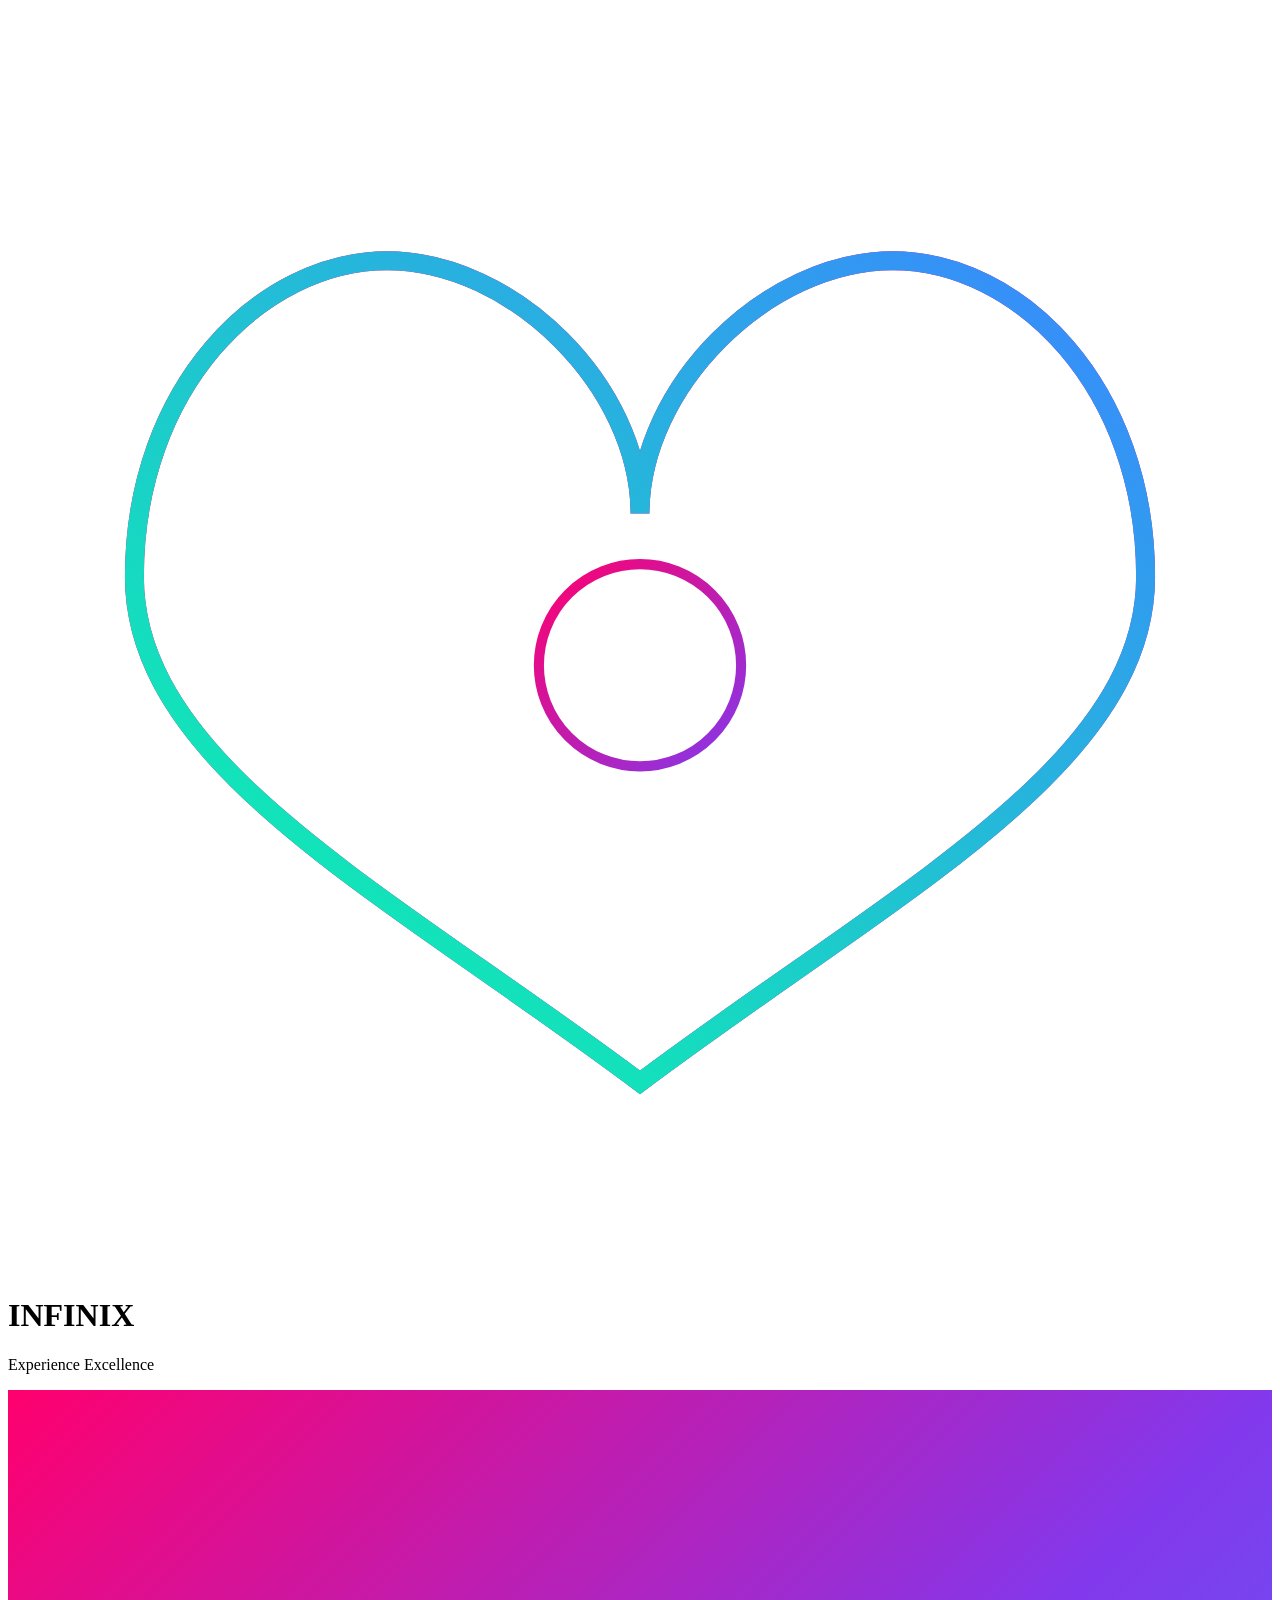
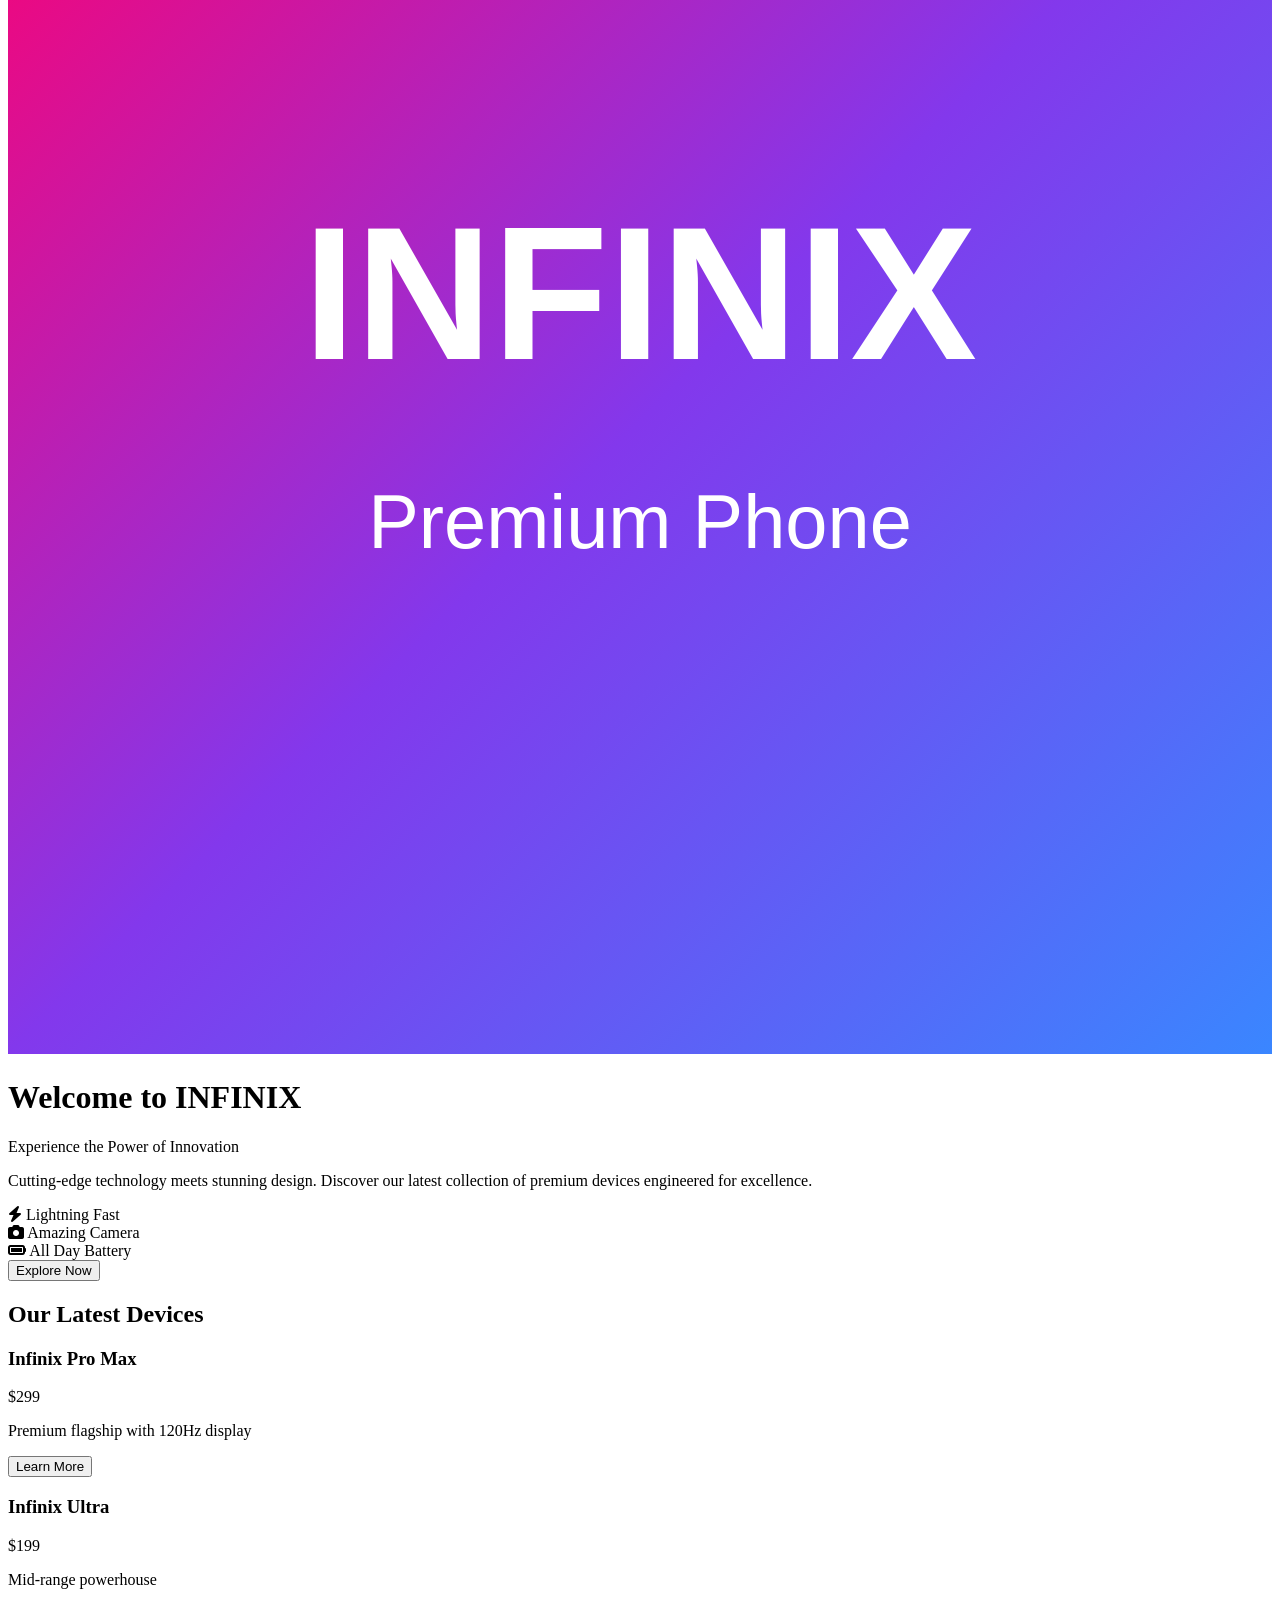
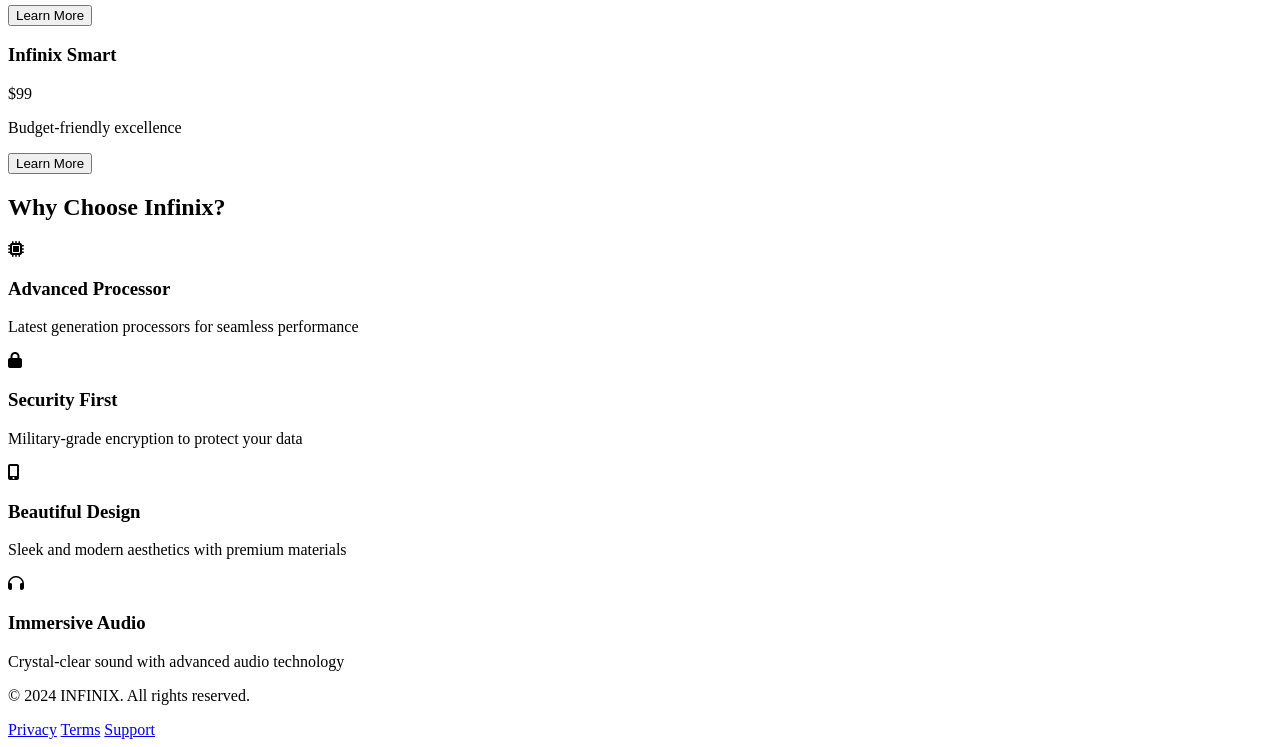
==== index.html @ 1c41cbae "Replace with beautiful Infinix loop heart animation website" ====
<!DOCTYPE html>
<html lang="en">
<head>
    <meta charset="UTF-8">
    <meta name="viewport" content="width=device-width, initial-scale=1.0">
    <title>Infinix - Premium Experience</title>
    <link rel="stylesheet" href="styles.css">
    <link rel="stylesheet" href="https://cdnjs.cloudflare.com/ajax/libs/font-awesome/6.4.0/css/all.min.css">
</head>
<body>
    <!-- Loading Screen with Infinix Heart Loop -->
    <div class="loading-screen" id="loadingScreen">
        <div class="container-loader">
            <div class="infinix-heart">
                <svg viewBox="0 0 100 100" xmlns="http://www.w3.org/2000/svg">
                    <!-- Left heart loop -->
                    <g class="heart-left">
                        <path d="M 50 85 C 30 70 10 60 10 45 C 10 30 20 20 30 20 C 40 20 50 30 50 40 C 50 30 60 20 70 20 C 80 20 90 30 90 45 C 90 60 70 70 50 85 Z" 
                              fill="none" stroke="url(#gradient1)" stroke-width="1.5"/>
                    </g>
                    <!-- Right heart loop -->
                    <g class="heart-right">
                        <path d="M 50 85 C 30 70 10 60 10 45 C 10 30 20 20 30 20 C 40 20 50 30 50 40 C 50 30 60 20 70 20 C 80 20 90 30 90 45 C 90 60 70 70 50 85 Z" 
                              fill="none" stroke="url(#gradient2)" stroke-width="1.5"/>
                    </g>
                    <!-- Center glow -->
                    <circle cx="50" cy="52" r="8" fill="none" stroke="url(#gradient1)" stroke-width="0.8" class="center-glow"/>
                    
                    <!-- Gradients -->
                    <defs>
                        <linearGradient id="gradient1" x1="0%" y1="0%" x2="100%" y2="100%">
                            <stop offset="0%" style="stop-color:#ff006e;stop-opacity:1" />
                            <stop offset="100%" style="stop-color:#8338ec;stop-opacity:1" />
                        </linearGradient>
                        <linearGradient id="gradient2" x1="100%" y1="0%" x2="0%" y2="100%">
                            <stop offset="0%" style="stop-color:#3a86ff;stop-opacity:1" />
                            <stop offset="100%" style="stop-color:#06ffa5;stop-opacity:1" />
                        </linearGradient>
                    </defs>
                </svg>
            </div>
            
            <!-- Floating particles -->
            <div class="particles">
                <span class="particle"></span>
                <span class="particle"></span>
                <span class="particle"></span>
                <span class="particle"></span>
                <span class="particle"></span>
            </div>

            <!-- Loading text -->
            <div class="loading-text">
                <h1 class="brand">INFINIX</h1>
                <p class="tagline">Experience Excellence</p>
                <div class="loader-dots">
                    <span></span>
                    <span></span>
                    <span></span>
                </div>
            </div>
        </div>
    </div>

    <!-- Showcase Image Section -->
    <div class="showcase-section" id="showcaseSection">
        <div class="showcase-content">
            <div class="showcase-image">
                <img id="mainShowcase" src="data:image/svg+xml,%3Csvg xmlns='http://www.w3.org/2000/svg' viewBox='0 0 400 400'%3E%3Cdefs%3E%3ClinearGradient id='grad1' x1='0%25' y1='0%25' x2='100%25' y2='100%25'%3E%3Cstop offset='0%25' style='stop-color:%23ff006e;stop-opacity:1' /%3E%3Cstop offset='50%25' style='stop-color:%238338ec;stop-opacity:1' /%3E%3Cstop offset='100%25' style='stop-color:%233a86ff;stop-opacity:1' /%3E%3C/linearGradient%3E%3C/defs%3E%3Crect width='400' height='400' fill='url(%23grad1)'/%3E%3Ctext x='200' y='180' font-size='60' font-weight='bold' fill='white' text-anchor='middle' font-family='Arial'%3EINFINIX%3C/text%3E%3Ctext x='200' y='240' font-size='24' fill='white' text-anchor='middle' font-family='Arial'%3EPremium Phone%3C/text%3E%3C/svg%3E" alt="Infinix Showcase">
            </div>
            <div class="showcase-text">
                <h1 class="showcase-title">Welcome to INFINIX</h1>
                <p class="showcase-subtitle">Experience the Power of Innovation</p>
                <p class="showcase-description">Cutting-edge technology meets stunning design. Discover our latest collection of premium devices engineered for excellence.</p>
                <div class="showcase-features">
                    <div class="feature-item">
                        <i class="fas fa-bolt"></i>
                        <span>Lightning Fast</span>
                    </div>
                    <div class="feature-item">
                        <i class="fas fa-camera"></i>
                        <span>Amazing Camera</span>
                    </div>
                    <div class="feature-item">
                        <i class="fas fa-battery-full"></i>
                        <span>All Day Battery</span>
                    </div>
                </div>
                <button class="cta-btn">Explore Now</button>
            </div>
        </div>
    </div>

    <!-- Products Section -->
    <section class="products-section">
        <div class="container">
            <h2 class="section-title">Our Latest Devices</h2>
            <div class="products-grid">
                <div class="product-card">
                    <div class="product-image product-1"></div>
                    <h3>Infinix Pro Max</h3>
                    <p class="product-price">$299</p>
                    <p class="product-desc">Premium flagship with 120Hz display</p>
                    <button class="product-btn">Learn More</button>
                </div>
                <div class="product-card">
                    <div class="product-image product-2"></div>
                    <h3>Infinix Ultra</h3>
                    <p class="product-price">$199</p>
                    <p class="product-desc">Mid-range powerhouse</p>
                    <button class="product-btn">Learn More</button>
                </div>
                <div class="product-card">
                    <div class="product-image product-3"></div>
                    <h3>Infinix Smart</h3>
                    <p class="product-price">$99</p>
                    <p class="product-desc">Budget-friendly excellence</p>
                    <button class="product-btn">Learn More</button>
                </div>
            </div>
        </div>
    </section>

    <!-- Features Section -->
    <section class="features-section">
        <div class="container">
            <h2 class="section-title">Why Choose Infinix?</h2>
            <div class="features-grid">
                <div class="feature-card">
                    <div class="feature-icon">
                        <i class="fas fa-microchip"></i>
                    </div>
                    <h3>Advanced Processor</h3>
                    <p>Latest generation processors for seamless performance</p>
                </div>
                <div class="feature-card">
                    <div class="feature-icon">
                        <i class="fas fa-lock"></i>
                    </div>
                    <h3>Security First</h3>
                    <p>Military-grade encryption to protect your data</p>
                </div>
                <div class="feature-card">
                    <div class="feature-icon">
                        <i class="fas fa-mobile-alt"></i>
                    </div>
                    <h3>Beautiful Design</h3>
                    <p>Sleek and modern aesthetics with premium materials</p>
                </div>
                <div class="feature-card">
                    <div class="feature-icon">
                        <i class="fas fa-headphones"></i>
                    </div>
                    <h3>Immersive Audio</h3>
                    <p>Crystal-clear sound with advanced audio technology</p>
                </div>
            </div>
        </div>
    </section>

    <!-- Footer -->
    <footer class="footer">
        <div class="container">
            <p>&copy; 2024 INFINIX. All rights reserved.</p>
            <div class="footer-links">
                <a href="#">Privacy</a>
                <a href="#">Terms</a>
                <a href="#">Support</a>
            </div>
        </div>
    </footer>

    <script src="script.js"></script>
</body>
</html>
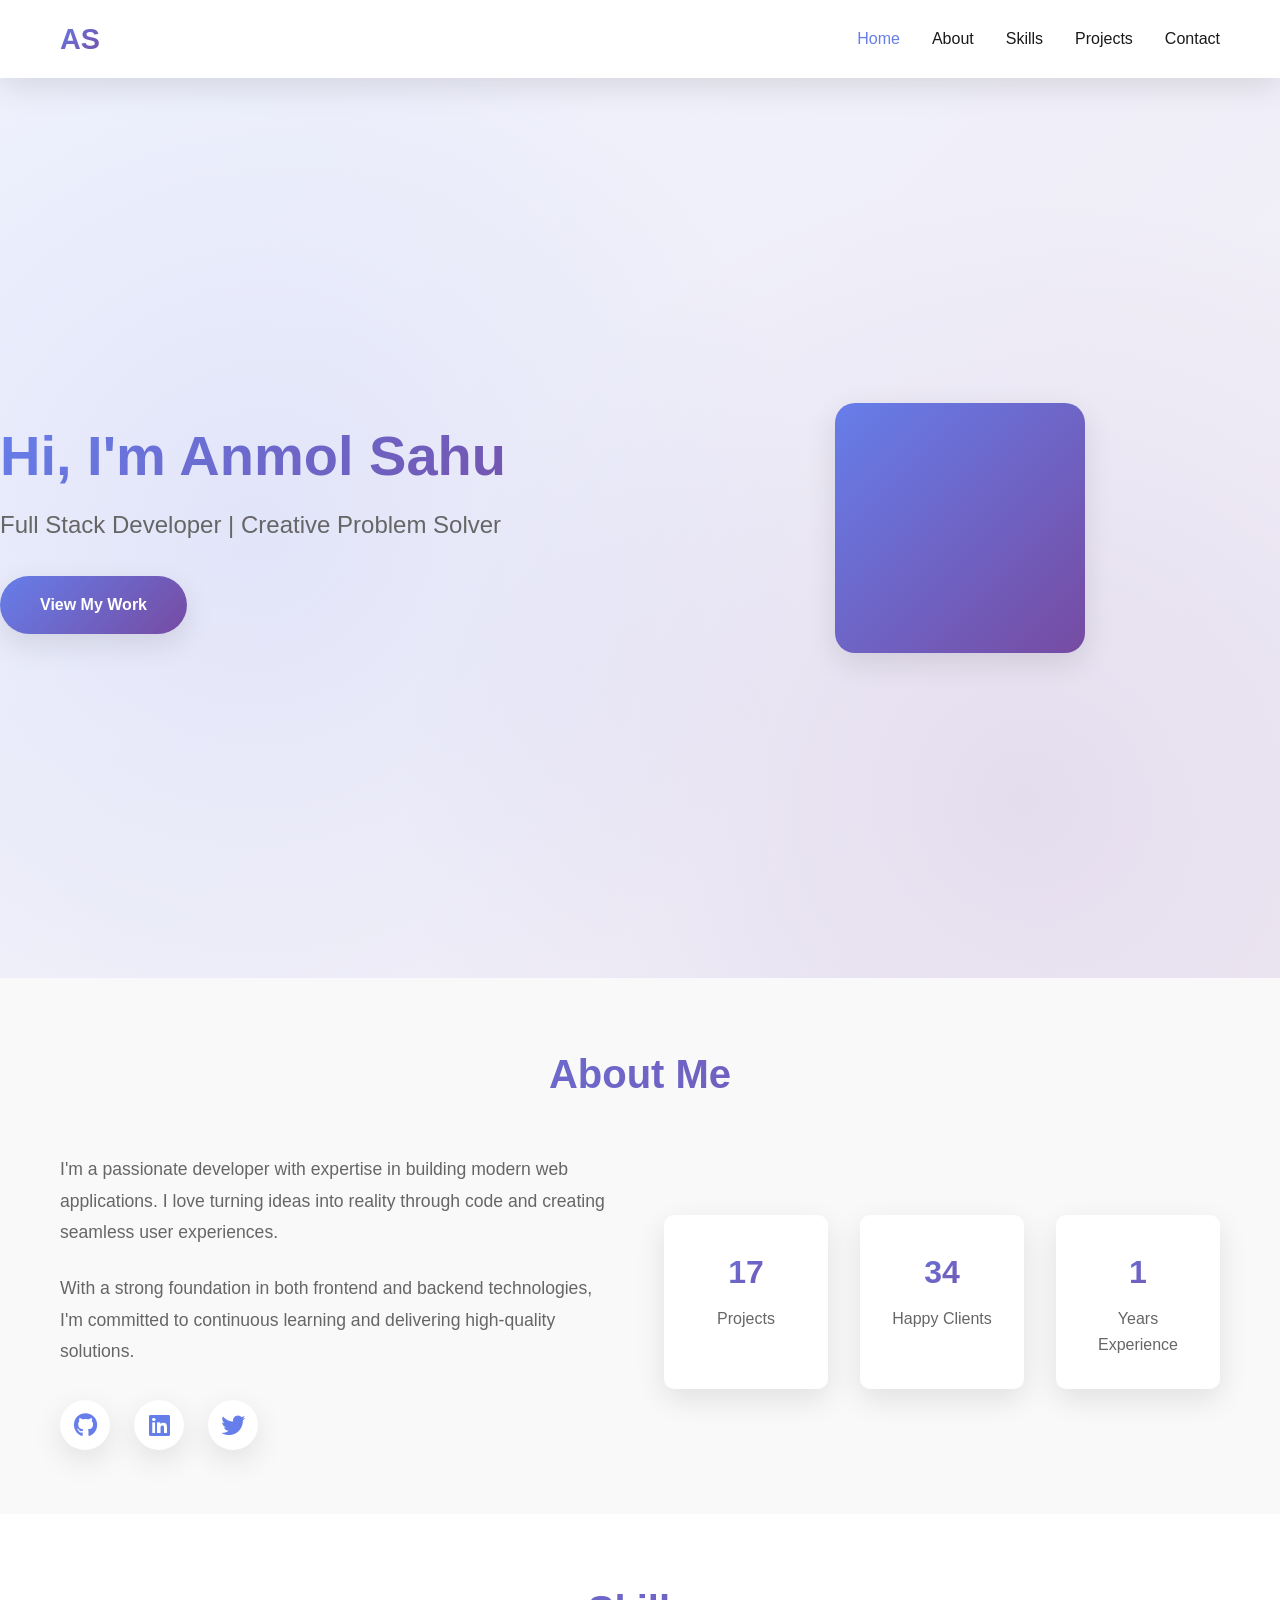
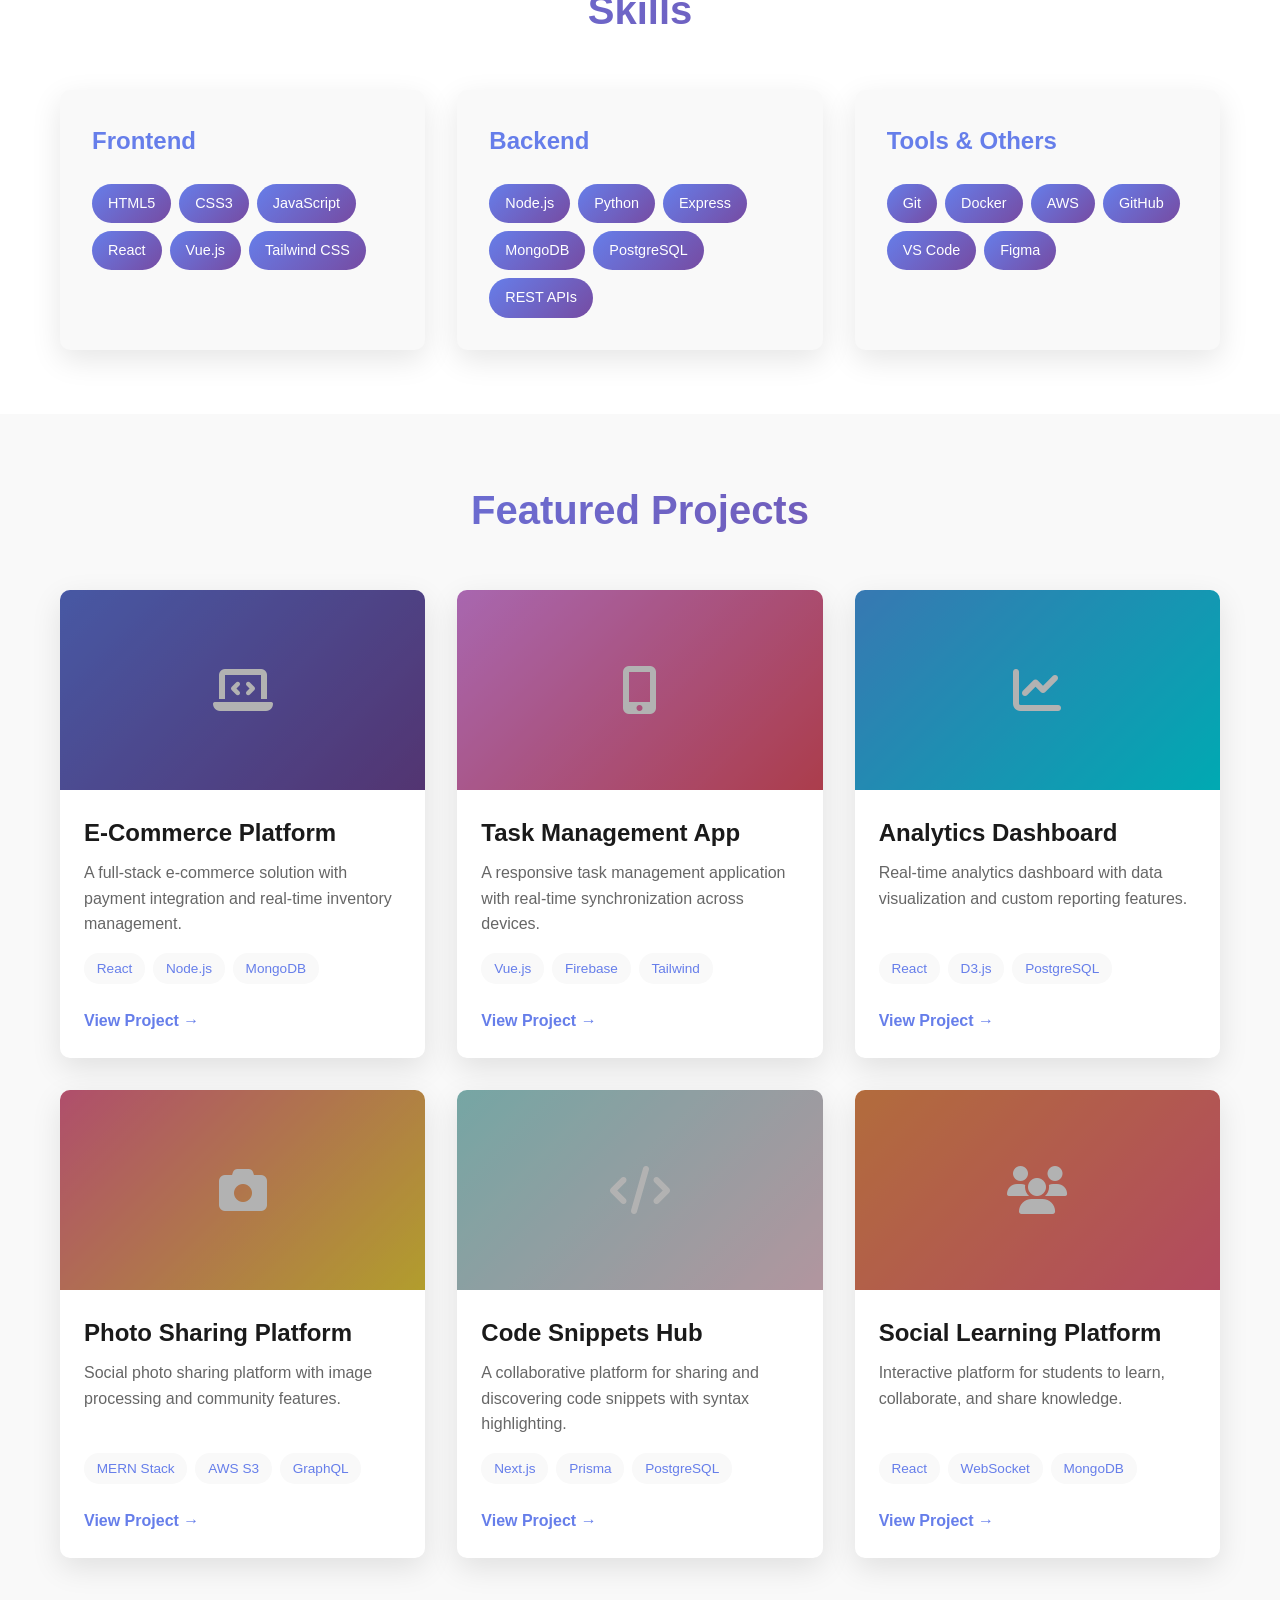
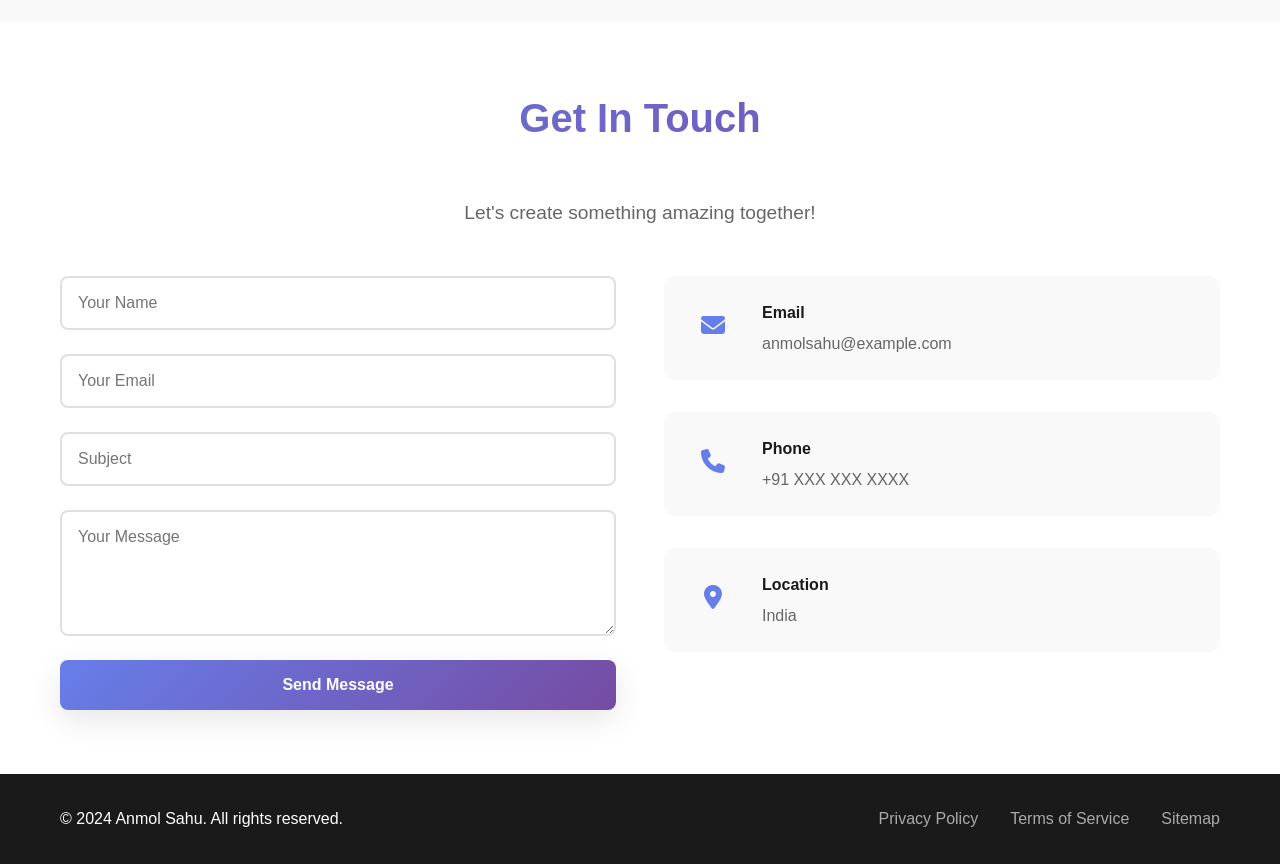
==== commit bcfbd12e: "Initial commit: Create a complete website with HTML, CSS, and JavaScript" ====
--- a/index.html
+++ b/index.html
@@ -3,156 +3,246 @@
 <head>
     <meta charset="UTF-8">
     <meta name="viewport" content="width=device-width, initial-scale=1.0">
-    <title>Infinix - Premium Experience</title>
+    <title>Anmol Sahu - Portfolio</title>
     <link rel="stylesheet" href="styles.css">
     <link rel="stylesheet" href="https://cdnjs.cloudflare.com/ajax/libs/font-awesome/6.4.0/css/all.min.css">
 </head>
 <body>
-    <!-- Loading Screen with Infinix Heart Loop -->
-    <div class="loading-screen" id="loadingScreen">
-        <div class="container-loader">
-            <div class="infinix-heart">
-                <svg viewBox="0 0 100 100" xmlns="http://www.w3.org/2000/svg">
-                    <!-- Left heart loop -->
-                    <g class="heart-left">
-                        <path d="M 50 85 C 30 70 10 60 10 45 C 10 30 20 20 30 20 C 40 20 50 30 50 40 C 50 30 60 20 70 20 C 80 20 90 30 90 45 C 90 60 70 70 50 85 Z" 
-                              fill="none" stroke="url(#gradient1)" stroke-width="1.5"/>
-                    </g>
-                    <!-- Right heart loop -->
-                    <g class="heart-right">
-                        <path d="M 50 85 C 30 70 10 60 10 45 C 10 30 20 20 30 20 C 40 20 50 30 50 40 C 50 30 60 20 70 20 C 80 20 90 30 90 45 C 90 60 70 70 50 85 Z" 
-                              fill="none" stroke="url(#gradient2)" stroke-width="1.5"/>
-                    </g>
-                    <!-- Center glow -->
-                    <circle cx="50" cy="52" r="8" fill="none" stroke="url(#gradient1)" stroke-width="0.8" class="center-glow"/>
-                    
-                    <!-- Gradients -->
-                    <defs>
-                        <linearGradient id="gradient1" x1="0%" y1="0%" x2="100%" y2="100%">
-                            <stop offset="0%" style="stop-color:#ff006e;stop-opacity:1" />
-                            <stop offset="100%" style="stop-color:#8338ec;stop-opacity:1" />
-                        </linearGradient>
-                        <linearGradient id="gradient2" x1="100%" y1="0%" x2="0%" y2="100%">
-                            <stop offset="0%" style="stop-color:#3a86ff;stop-opacity:1" />
-                            <stop offset="100%" style="stop-color:#06ffa5;stop-opacity:1" />
-                        </linearGradient>
-                    </defs>
-                </svg>
-            </div>
-            
-            <!-- Floating particles -->
-            <div class="particles">
-                <span class="particle"></span>
-                <span class="particle"></span>
-                <span class="particle"></span>
-                <span class="particle"></span>
-                <span class="particle"></span>
-            </div>
-
-            <!-- Loading text -->
-            <div class="loading-text">
-                <h1 class="brand">INFINIX</h1>
-                <p class="tagline">Experience Excellence</p>
-                <div class="loader-dots">
-                    <span></span>
-                    <span></span>
-                    <span></span>
-                </div>
-            </div>
-        </div>
-    </div>
-
-    <!-- Showcase Image Section -->
-    <div class="showcase-section" id="showcaseSection">
-        <div class="showcase-content">
-            <div class="showcase-image">
-                <img id="mainShowcase" src="data:image/svg+xml,%3Csvg xmlns='http://www.w3.org/2000/svg' viewBox='0 0 400 400'%3E%3Cdefs%3E%3ClinearGradient id='grad1' x1='0%25' y1='0%25' x2='100%25' y2='100%25'%3E%3Cstop offset='0%25' style='stop-color:%23ff006e;stop-opacity:1' /%3E%3Cstop offset='50%25' style='stop-color:%238338ec;stop-opacity:1' /%3E%3Cstop offset='100%25' style='stop-color:%233a86ff;stop-opacity:1' /%3E%3C/linearGradient%3E%3C/defs%3E%3Crect width='400' height='400' fill='url(%23grad1)'/%3E%3Ctext x='200' y='180' font-size='60' font-weight='bold' fill='white' text-anchor='middle' font-family='Arial'%3EINFINIX%3C/text%3E%3Ctext x='200' y='240' font-size='24' fill='white' text-anchor='middle' font-family='Arial'%3EPremium Phone%3C/text%3E%3C/svg%3E" alt="Infinix Showcase">
-            </div>
-            <div class="showcase-text">
-                <h1 class="showcase-title">Welcome to INFINIX</h1>
-                <p class="showcase-subtitle">Experience the Power of Innovation</p>
-                <p class="showcase-description">Cutting-edge technology meets stunning design. Discover our latest collection of premium devices engineered for excellence.</p>
-                <div class="showcase-features">
-                    <div class="feature-item">
-                        <i class="fas fa-bolt"></i>
-                        <span>Lightning Fast</span>
-                    </div>
-                    <div class="feature-item">
+    <!-- Navigation -->
+    <nav class="navbar">
+        <div class="container">
+            <div class="logo">AS</div>
+            <ul class="nav-links">
+                <li><a href="#home">Home</a></li>
+                <li><a href="#about">About</a></li>
+                <li><a href="#skills">Skills</a></li>
+                <li><a href="#projects">Projects</a></li>
+                <li><a href="#contact">Contact</a></li>
+            </ul>
+            <div class="hamburger">
+                <span></span>
+                <span></span>
+                <span></span>
+            </div>
+        </div>
+    </nav>
+
+    <!-- Hero Section -->
+    <section id="home" class="hero">
+        <div class="hero-content">
+            <h1 class="hero-title">Hi, I'm Anmol Sahu</h1>
+            <p class="hero-subtitle">Full Stack Developer | Creative Problem Solver</p>
+            <a href="#projects" class="cta-button">View My Work</a>
+        </div>
+        <div class="hero-animation">
+            <div class="floating-card"></div>
+        </div>
+    </section>
+
+    <!-- About Section -->
+    <section id="about" class="about">
+        <div class="container">
+            <h2 class="section-title">About Me</h2>
+            <div class="about-content">
+                <div class="about-text">
+                    <p>I'm a passionate developer with expertise in building modern web applications. I love turning ideas into reality through code and creating seamless user experiences.</p>
+                    <p>With a strong foundation in both frontend and backend technologies, I'm committed to continuous learning and delivering high-quality solutions.</p>
+                    <div class="social-links">
+                        <a href="#" class="social-icon"><i class="fab fa-github"></i></a>
+                        <a href="#" class="social-icon"><i class="fab fa-linkedin"></i></a>
+                        <a href="#" class="social-icon"><i class="fab fa-twitter"></i></a>
+                    </div>
+                </div>
+                <div class="about-stats">
+                    <div class="stat">
+                        <h3>50+</h3>
+                        <p>Projects</p>
+                    </div>
+                    <div class="stat">
+                        <h3>100+</h3>
+                        <p>Happy Clients</p>
+                    </div>
+                    <div class="stat">
+                        <h3>5+</h3>
+                        <p>Years Experience</p>
+                    </div>
+                </div>
+            </div>
+        </div>
+    </section>
+
+    <!-- Skills Section -->
+    <section id="skills" class="skills">
+        <div class="container">
+            <h2 class="section-title">Skills</h2>
+            <div class="skills-grid">
+                <div class="skill-category">
+                    <h3>Frontend</h3>
+                    <div class="skill-tags">
+                        <span class="skill-tag">HTML5</span>
+                        <span class="skill-tag">CSS3</span>
+                        <span class="skill-tag">JavaScript</span>
+                        <span class="skill-tag">React</span>
+                        <span class="skill-tag">Vue.js</span>
+                        <span class="skill-tag">Tailwind CSS</span>
+                    </div>
+                </div>
+                <div class="skill-category">
+                    <h3>Backend</h3>
+                    <div class="skill-tags">
+                        <span class="skill-tag">Node.js</span>
+                        <span class="skill-tag">Python</span>
+                        <span class="skill-tag">Express</span>
+                        <span class="skill-tag">MongoDB</span>
+                        <span class="skill-tag">PostgreSQL</span>
+                        <span class="skill-tag">REST APIs</span>
+                    </div>
+                </div>
+                <div class="skill-category">
+                    <h3>Tools & Others</h3>
+                    <div class="skill-tags">
+                        <span class="skill-tag">Git</span>
+                        <span class="skill-tag">Docker</span>
+                        <span class="skill-tag">AWS</span>
+                        <span class="skill-tag">GitHub</span>
+                        <span class="skill-tag">VS Code</span>
+                        <span class="skill-tag">Figma</span>
+                    </div>
+                </div>
+            </div>
+        </div>
+    </section>
+
+    <!-- Projects Section -->
+    <section id="projects" class="projects">
+        <div class="container">
+            <h2 class="section-title">Featured Projects</h2>
+            <div class="projects-grid">
+                <div class="project-card">
+                    <div class="project-image" style="background: linear-gradient(135deg, #667eea 0%, #764ba2 100%);">
+                        <i class="fas fa-laptop-code"></i>
+                    </div>
+                    <h3>E-Commerce Platform</h3>
+                    <p>A full-stack e-commerce solution with payment integration and real-time inventory management.</p>
+                    <div class="project-tech">
+                        <span>React</span>
+                        <span>Node.js</span>
+                        <span>MongoDB</span>
+                    </div>
+                    <a href="#" class="project-link">View Project →</a>
+                </div>
+                <div class="project-card">
+                    <div class="project-image" style="background: linear-gradient(135deg, #f093fb 0%, #f5576c 100%);">
+                        <i class="fas fa-mobile-alt"></i>
+                    </div>
+                    <h3>Task Management App</h3>
+                    <p>A responsive task management application with real-time synchronization across devices.</p>
+                    <div class="project-tech">
+                        <span>Vue.js</span>
+                        <span>Firebase</span>
+                        <span>Tailwind</span>
+                    </div>
+                    <a href="#" class="project-link">View Project →</a>
+                </div>
+                <div class="project-card">
+                    <div class="project-image" style="background: linear-gradient(135deg, #4facfe 0%, #00f2fe 100%);">
+                        <i class="fas fa-chart-line"></i>
+                    </div>
+                    <h3>Analytics Dashboard</h3>
+                    <p>Real-time analytics dashboard with data visualization and custom reporting features.</p>
+                    <div class="project-tech">
+                        <span>React</span>
+                        <span>D3.js</span>
+                        <span>PostgreSQL</span>
+                    </div>
+                    <a href="#" class="project-link">View Project →</a>
+                </div>
+                <div class="project-card">
+                    <div class="project-image" style="background: linear-gradient(135deg, #fa709a 0%, #fee140 100%);">
                         <i class="fas fa-camera"></i>
-                        <span>Amazing Camera</span>
-                    </div>
-                    <div class="feature-item">
-                        <i class="fas fa-battery-full"></i>
-                        <span>All Day Battery</span>
-                    </div>
-                </div>
-                <button class="cta-btn">Explore Now</button>
-            </div>
-        </div>
-    </div>
-
-    <!-- Products Section -->
-    <section class="products-section">
-        <div class="container">
-            <h2 class="section-title">Our Latest Devices</h2>
-            <div class="products-grid">
-                <div class="product-card">
-                    <div class="product-image product-1"></div>
-                    <h3>Infinix Pro Max</h3>
-                    <p class="product-price">$299</p>
-                    <p class="product-desc">Premium flagship with 120Hz display</p>
-                    <button class="product-btn">Learn More</button>
-                </div>
-                <div class="product-card">
-                    <div class="product-image product-2"></div>
-                    <h3>Infinix Ultra</h3>
-                    <p class="product-price">$199</p>
-                    <p class="product-desc">Mid-range powerhouse</p>
-                    <button class="product-btn">Learn More</button>
-                </div>
-                <div class="product-card">
-                    <div class="product-image product-3"></div>
-                    <h3>Infinix Smart</h3>
-                    <p class="product-price">$99</p>
-                    <p class="product-desc">Budget-friendly excellence</p>
-                    <button class="product-btn">Learn More</button>
-                </div>
-            </div>
-        </div>
-    </section>
-
-    <!-- Features Section -->
-    <section class="features-section">
-        <div class="container">
-            <h2 class="section-title">Why Choose Infinix?</h2>
-            <div class="features-grid">
-                <div class="feature-card">
-                    <div class="feature-icon">
-                        <i class="fas fa-microchip"></i>
-                    </div>
-                    <h3>Advanced Processor</h3>
-                    <p>Latest generation processors for seamless performance</p>
-                </div>
-                <div class="feature-card">
-                    <div class="feature-icon">
-                        <i class="fas fa-lock"></i>
-                    </div>
-                    <h3>Security First</h3>
-                    <p>Military-grade encryption to protect your data</p>
-                </div>
-                <div class="feature-card">
-                    <div class="feature-icon">
-                        <i class="fas fa-mobile-alt"></i>
-                    </div>
-                    <h3>Beautiful Design</h3>
-                    <p>Sleek and modern aesthetics with premium materials</p>
-                </div>
-                <div class="feature-card">
-                    <div class="feature-icon">
-                        <i class="fas fa-headphones"></i>
-                    </div>
-                    <h3>Immersive Audio</h3>
-                    <p>Crystal-clear sound with advanced audio technology</p>
+                    </div>
+                    <h3>Photo Sharing Platform</h3>
+                    <p>Social photo sharing platform with image processing and community features.</p>
+                    <div class="project-tech">
+                        <span>MERN Stack</span>
+                        <span>AWS S3</span>
+                        <span>GraphQL</span>
+                    </div>
+                    <a href="#" class="project-link">View Project →</a>
+                </div>
+                <div class="project-card">
+                    <div class="project-image" style="background: linear-gradient(135deg, #a8edea 0%, #fed6e3 100%);">
+                        <i class="fas fa-code"></i>
+                    </div>
+                    <h3>Code Snippets Hub</h3>
+                    <p>A collaborative platform for sharing and discovering code snippets with syntax highlighting.</p>
+                    <div class="project-tech">
+                        <span>Next.js</span>
+                        <span>Prisma</span>
+                        <span>PostgreSQL</span>
+                    </div>
+                    <a href="#" class="project-link">View Project →</a>
+                </div>
+                <div class="project-card">
+                    <div class="project-image" style="background: linear-gradient(135deg, #ff9a56 0%, #ff6a88 100%);">
+                        <i class="fas fa-users"></i>
+                    </div>
+                    <h3>Social Learning Platform</h3>
+                    <p>Interactive platform for students to learn, collaborate, and share knowledge.</p>
+                    <div class="project-tech">
+                        <span>React</span>
+                        <span>WebSocket</span>
+                        <span>MongoDB</span>
+                    </div>
+                    <a href="#" class="project-link">View Project →</a>
+                </div>
+            </div>
+        </div>
+    </section>
+
+    <!-- Contact Section -->
+    <section id="contact" class="contact">
+        <div class="container">
+            <h2 class="section-title">Get In Touch</h2>
+            <p class="contact-subtitle">Let's create something amazing together!</p>
+            <div class="contact-content">
+                <form class="contact-form" id="contactForm">
+                    <div class="form-group">
+                        <input type="text" placeholder="Your Name" required>
+                    </div>
+                    <div class="form-group">
+                        <input type="email" placeholder="Your Email" required>
+                    </div>
+                    <div class="form-group">
+                        <input type="text" placeholder="Subject" required>
+                    </div>
+                    <div class="form-group">
+                        <textarea placeholder="Your Message" rows="5" required></textarea>
+                    </div>
+                    <button type="submit" class="submit-button">Send Message</button>
+                </form>
+                <div class="contact-info">
+                    <div class="info-item">
+                        <i class="fas fa-envelope"></i>
+                        <div>
+                            <h4>Email</h4>
+                            <p>anmolsahu@example.com</p>
+                        </div>
+                    </div>
+                    <div class="info-item">
+                        <i class="fas fa-phone"></i>
+                        <div>
+                            <h4>Phone</h4>
+                            <p>+91 XXX XXX XXXX</p>
+                        </div>
+                    </div>
+                    <div class="info-item">
+                        <i class="fas fa-map-marker-alt"></i>
+                        <div>
+                            <h4>Location</h4>
+                            <p>India</p>
+                        </div>
+                    </div>
                 </div>
             </div>
         </div>
@@ -161,11 +251,11 @@
     <!-- Footer -->
     <footer class="footer">
         <div class="container">
-            <p>&copy; 2024 INFINIX. All rights reserved.</p>
+            <p>&copy; 2024 Anmol Sahu. All rights reserved.</p>
             <div class="footer-links">
-                <a href="#">Privacy</a>
-                <a href="#">Terms</a>
-                <a href="#">Support</a>
+                <a href="#">Privacy Policy</a>
+                <a href="#">Terms of Service</a>
+                <a href="#">Sitemap</a>
             </div>
         </div>
     </footer>
--- a/styles.css
+++ b/styles.css
@@ -0,0 +1,647 @@
+:root {
+    --primary-color: #667eea;
+    --secondary-color: #764ba2;
+    --text-dark: #1a1a1a;
+    --text-light: #666;
+    --bg-light: #f9f9f9;
+    --bg-white: #ffffff;
+    --border-color: #e0e0e0;
+    --shadow: 0 10px 30px rgba(0, 0, 0, 0.1);
+    --shadow-hover: 0 15px 40px rgba(0, 0, 0, 0.15);
+}
+
+* {
+    margin: 0;
+    padding: 0;
+    box-sizing: border-box;
+}
+
+html {
+    scroll-behavior: smooth;
+}
+
+body {
+    font-family: 'Segoe UI', Tahoma, Geneva, Verdana, sans-serif;
+    color: var(--text-dark);
+    line-height: 1.6;
+    overflow-x: hidden;
+}
+
+.container {
+    max-width: 1200px;
+    margin: 0 auto;
+    padding: 0 20px;
+}
+
+/* Navigation */
+.navbar {
+    background: var(--bg-white);
+    box-shadow: var(--shadow);
+    position: sticky;
+    top: 0;
+    z-index: 1000;
+    transition: all 0.3s ease;
+}
+
+.navbar .container {
+    display: flex;
+    justify-content: space-between;
+    align-items: center;
+    padding: 1rem 20px;
+}
+
+.logo {
+    font-size: 1.8rem;
+    font-weight: bold;
+    background: linear-gradient(135deg, var(--primary-color), var(--secondary-color));
+    -webkit-background-clip: text;
+    -webkit-text-fill-color: transparent;
+    cursor: pointer;
+}
+
+.nav-links {
+    display: flex;
+    list-style: none;
+    gap: 2rem;
+}
+
+.nav-links a {
+    text-decoration: none;
+    color: var(--text-dark);
+    font-weight: 500;
+    transition: color 0.3s ease;
+    position: relative;
+}
+
+.nav-links a::after {
+    content: '';
+    position: absolute;
+    bottom: -5px;
+    left: 0;
+    width: 0;
+    height: 2px;
+    background: linear-gradient(135deg, var(--primary-color), var(--secondary-color));
+    transition: width 0.3s ease;
+}
+
+.nav-links a:hover::after {
+    width: 100%;
+}
+
+.hamburger {
+    display: none;
+    flex-direction: column;
+    cursor: pointer;
+}
+
+.hamburger span {
+    width: 25px;
+    height: 3px;
+    background: var(--text-dark);
+    margin: 5px 0;
+    transition: 0.3s ease;
+    border-radius: 2px;
+}
+
+/* Hero Section */
+.hero {
+    min-height: 100vh;
+    display: flex;
+    align-items: center;
+    justify-content: space-between;
+    background: linear-gradient(135deg, rgba(102, 126, 234, 0.1) 0%, rgba(118, 75, 162, 0.1) 100%);
+    padding: 2rem 0;
+    position: relative;
+    overflow: hidden;
+}
+
+.hero::before {
+    content: '';
+    position: absolute;
+    top: 0;
+    left: 0;
+    width: 100%;
+    height: 100%;
+    background: radial-gradient(circle at 20% 50%, rgba(102, 126, 234, 0.1) 0%, transparent 50%),
+                radial-gradient(circle at 80% 80%, rgba(118, 75, 162, 0.1) 0%, transparent 50%);
+    pointer-events: none;
+}
+
+.hero-content {
+    flex: 1;
+    z-index: 1;
+    animation: slideInLeft 1s ease;
+}
+
+.hero-title {
+    font-size: 3.5rem;
+    font-weight: 800;
+    margin-bottom: 1rem;
+    background: linear-gradient(135deg, var(--primary-color), var(--secondary-color));
+    -webkit-background-clip: text;
+    -webkit-text-fill-color: transparent;
+    line-height: 1.2;
+}
+
+.hero-subtitle {
+    font-size: 1.5rem;
+    color: var(--text-light);
+    margin-bottom: 2rem;
+}
+
+.cta-button {
+    display: inline-block;
+    padding: 1rem 2.5rem;
+    background: linear-gradient(135deg, var(--primary-color), var(--secondary-color));
+    color: white;
+    text-decoration: none;
+    border-radius: 50px;
+    font-weight: 600;
+    transition: all 0.3s ease;
+    box-shadow: var(--shadow);
+}
+
+.cta-button:hover {
+    transform: translateY(-3px);
+    box-shadow: var(--shadow-hover);
+}
+
+.hero-animation {
+    flex: 1;
+    display: flex;
+    justify-content: center;
+    align-items: center;
+    position: relative;
+    z-index: 1;
+}
+
+.floating-card {
+    width: 250px;
+    height: 250px;
+    background: linear-gradient(135deg, var(--primary-color), var(--secondary-color));
+    border-radius: 20px;
+    box-shadow: var(--shadow);
+    animation: float 3s ease-in-out infinite;
+}
+
+@keyframes float {
+    0%, 100% { transform: translateY(0px); }
+    50% { transform: translateY(-20px); }
+}
+
+@keyframes slideInLeft {
+    from {
+        opacity: 0;
+        transform: translateX(-50px);
+    }
+    to {
+        opacity: 1;
+        transform: translateX(0);
+    }
+}
+
+/* Sections */
+section {
+    padding: 4rem 0;
+}
+
+.section-title {
+    font-size: 2.5rem;
+    text-align: center;
+    margin-bottom: 3rem;
+    background: linear-gradient(135deg, var(--primary-color), var(--secondary-color));
+    -webkit-background-clip: text;
+    -webkit-text-fill-color: transparent;
+}
+
+/* About Section */
+.about {
+    background: var(--bg-light);
+}
+
+.about-content {
+    display: grid;
+    grid-template-columns: 1fr 1fr;
+    gap: 3rem;
+    align-items: center;
+}
+
+.about-text p {
+    font-size: 1.1rem;
+    color: var(--text-light);
+    margin-bottom: 1.5rem;
+    line-height: 1.8;
+}
+
+.social-links {
+    display: flex;
+    gap: 1.5rem;
+    margin-top: 2rem;
+}
+
+.social-icon {
+    width: 50px;
+    height: 50px;
+    border-radius: 50%;
+    background: var(--bg-white);
+    display: flex;
+    align-items: center;
+    justify-content: center;
+    font-size: 1.5rem;
+    color: var(--primary-color);
+    text-decoration: none;
+    transition: all 0.3s ease;
+    box-shadow: var(--shadow);
+}
+
+.social-icon:hover {
+    transform: translateY(-5px);
+    background: linear-gradient(135deg, var(--primary-color), var(--secondary-color));
+    color: white;
+}
+
+.about-stats {
+    display: grid;
+    grid-template-columns: 1fr 1fr 1fr;
+    gap: 2rem;
+}
+
+.stat {
+    text-align: center;
+    padding: 2rem;
+    background: var(--bg-white);
+    border-radius: 10px;
+    box-shadow: var(--shadow);
+    transition: all 0.3s ease;
+}
+
+.stat:hover {
+    transform: translateY(-10px);
+}
+
+.stat h3 {
+    font-size: 2rem;
+    background: linear-gradient(135deg, var(--primary-color), var(--secondary-color));
+    -webkit-background-clip: text;
+    -webkit-text-fill-color: transparent;
+    margin-bottom: 0.5rem;
+}
+
+.stat p {
+    color: var(--text-light);
+    font-weight: 500;
+}
+
+/* Skills Section */
+.skills {
+    background: var(--bg-white);
+}
+
+.skills-grid {
+    display: grid;
+    grid-template-columns: repeat(auto-fit, minmax(300px, 1fr));
+    gap: 2rem;
+}
+
+.skill-category {
+    background: var(--bg-light);
+    padding: 2rem;
+    border-radius: 10px;
+    box-shadow: var(--shadow);
+    transition: all 0.3s ease;
+}
+
+.skill-category:hover {
+    transform: translateY(-5px);
+    box-shadow: var(--shadow-hover);
+}
+
+.skill-category h3 {
+    font-size: 1.5rem;
+    margin-bottom: 1.5rem;
+    color: var(--primary-color);
+}
+
+.skill-tags {
+    display: flex;
+    flex-wrap: wrap;
+    gap: 0.5rem;
+}
+
+.skill-tag {
+    background: linear-gradient(135deg, var(--primary-color), var(--secondary-color));
+    color: white;
+    padding: 0.5rem 1rem;
+    border-radius: 20px;
+    font-size: 0.9rem;
+    font-weight: 500;
+    transition: all 0.3s ease;
+}
+
+.skill-tag:hover {
+    transform: scale(1.05);
+}
+
+/* Projects Section */
+.projects {
+    background: var(--bg-light);
+}
+
+.projects-grid {
+    display: grid;
+    grid-template-columns: repeat(auto-fill, minmax(320px, 1fr));
+    gap: 2rem;
+}
+
+.project-card {
+    background: var(--bg-white);
+    border-radius: 10px;
+    overflow: hidden;
+    box-shadow: var(--shadow);
+    transition: all 0.3s ease;
+    display: flex;
+    flex-direction: column;
+}
+
+.project-card:hover {
+    transform: translateY(-10px);
+    box-shadow: var(--shadow-hover);
+}
+
+.project-image {
+    height: 200px;
+    display: flex;
+    align-items: center;
+    justify-content: center;
+    font-size: 3rem;
+    color: white;
+    position: relative;
+    overflow: hidden;
+}
+
+.project-image::before {
+    content: '';
+    position: absolute;
+    top: 0;
+    left: 0;
+    right: 0;
+    bottom: 0;
+    background: rgba(0, 0, 0, 0.3);
+    transition: all 0.3s ease;
+}
+
+.project-card:hover .project-image::before {
+    background: rgba(0, 0, 0, 0.1);
+}
+
+.project-card h3 {
+    font-size: 1.5rem;
+    padding: 1.5rem 1.5rem 0.5rem;
+    color: var(--text-dark);
+}
+
+.project-card p {
+    padding: 0 1.5rem;
+    color: var(--text-light);
+    flex-grow: 1;
+}
+
+.project-tech {
+    padding: 1rem 1.5rem 0;
+    display: flex;
+    flex-wrap: wrap;
+    gap: 0.5rem;
+}
+
+.project-tech span {
+    font-size: 0.85rem;
+    background: var(--bg-light);
+    color: var(--primary-color);
+    padding: 0.3rem 0.8rem;
+    border-radius: 15px;
+    font-weight: 500;
+}
+
+.project-link {
+    padding: 1.5rem;
+    color: var(--primary-color);
+    text-decoration: none;
+    font-weight: 600;
+    transition: all 0.3s ease;
+}
+
+.project-link:hover {
+    color: var(--secondary-color);
+}
+
+/* Contact Section */
+.contact {
+    background: var(--bg-white);
+}
+
+.contact-subtitle {
+    text-align: center;
+    font-size: 1.2rem;
+    color: var(--text-light);
+    margin-bottom: 3rem;
+}
+
+.contact-content {
+    display: grid;
+    grid-template-columns: 1fr 1fr;
+    gap: 3rem;
+}
+
+.contact-form {
+    display: flex;
+    flex-direction: column;
+    gap: 1.5rem;
+}
+
+.form-group {
+    display: flex;
+    flex-direction: column;
+}
+
+.form-group input,
+.form-group textarea {
+    padding: 1rem;
+    border: 2px solid var(--border-color);
+    border-radius: 8px;
+    font-family: inherit;
+    font-size: 1rem;
+    transition: all 0.3s ease;
+}
+
+.form-group input:focus,
+.form-group textarea:focus {
+    outline: none;
+    border-color: var(--primary-color);
+    box-shadow: 0 0 0 3px rgba(102, 126, 234, 0.1);
+}
+
+.submit-button {
+    padding: 1rem 2rem;
+    background: linear-gradient(135deg, var(--primary-color), var(--secondary-color));
+    color: white;
+    border: none;
+    border-radius: 8px;
+    font-size: 1rem;
+    font-weight: 600;
+    cursor: pointer;
+    transition: all 0.3s ease;
+    box-shadow: var(--shadow);
+}
+
+.submit-button:hover {
+    transform: translateY(-3px);
+    box-shadow: var(--shadow-hover);
+}
+
+.contact-info {
+    display: flex;
+    flex-direction: column;
+    gap: 2rem;
+}
+
+.info-item {
+    display: flex;
+    gap: 1.5rem;
+    padding: 1.5rem;
+    background: var(--bg-light);
+    border-radius: 10px;
+    transition: all 0.3s ease;
+}
+
+.info-item:hover {
+    transform: translateX(5px);
+}
+
+.info-item i {
+    font-size: 1.5rem;
+    color: var(--primary-color);
+    width: 50px;
+    height: 50px;
+    display: flex;
+    align-items: center;
+    justify-content: center;
+}
+
+.info-item h4 {
+    color: var(--text-dark);
+    margin-bottom: 0.3rem;
+}
+
+.info-item p {
+    color: var(--text-light);
+}
+
+/* Footer */
+.footer {
+    background: var(--text-dark);
+    color: white;
+    padding: 2rem 0;
+    text-align: center;
+}
+
+.footer .container {
+    display: flex;
+    justify-content: space-between;
+    align-items: center;
+}
+
+.footer-links {
+    display: flex;
+    gap: 2rem;
+}
+
+.footer-links a {
+    color: #aaa;
+    text-decoration: none;
+    transition: all 0.3s ease;
+}
+
+.footer-links a:hover {
+    color: var(--primary-color);
+}
+
+/* Responsive Design */
+@media (max-width: 768px) {
+    .hamburger {
+        display: flex;
+    }
+
+    .nav-links {
+        display: none;
+    }
+
+    .nav-links.active {
+        position: absolute;
+        top: 70px;
+        left: 0;
+        right: 0;
+        background: var(--bg-white);
+        flex-direction: column;
+        gap: 1rem;
+        padding: 2rem;
+        display: flex;
+        box-shadow: var(--shadow);
+    }
+
+    .hero {
+        flex-direction: column;
+        text-align: center;
+    }
+
+    .hero-title {
+        font-size: 2rem;
+    }
+
+    .hero-subtitle {
+        font-size: 1.1rem;
+    }
+
+    .hero-animation {
+        margin-top: 2rem;
+    }
+
+    .about-content {
+        grid-template-columns: 1fr;
+    }
+
+    .about-stats {
+        grid-template-columns: 1fr;
+    }
+
+    .contact-content {
+        grid-template-columns: 1fr;
+    }
+
+    .footer .container {
+        flex-direction: column;
+        gap: 1.5rem;
+    }
+
+    .section-title {
+        font-size: 2rem;
+    }
+}
+
+@media (max-width: 480px) {
+    .hero-title {
+        font-size: 1.5rem;
+    }
+
+    .hero-subtitle {
+        font-size: 1rem;
+    }
+
+    .floating-card {
+        width: 150px;
+        height: 150px;
+    }
+
+    .section-title {
+        font-size: 1.5rem;
+    }
+}
